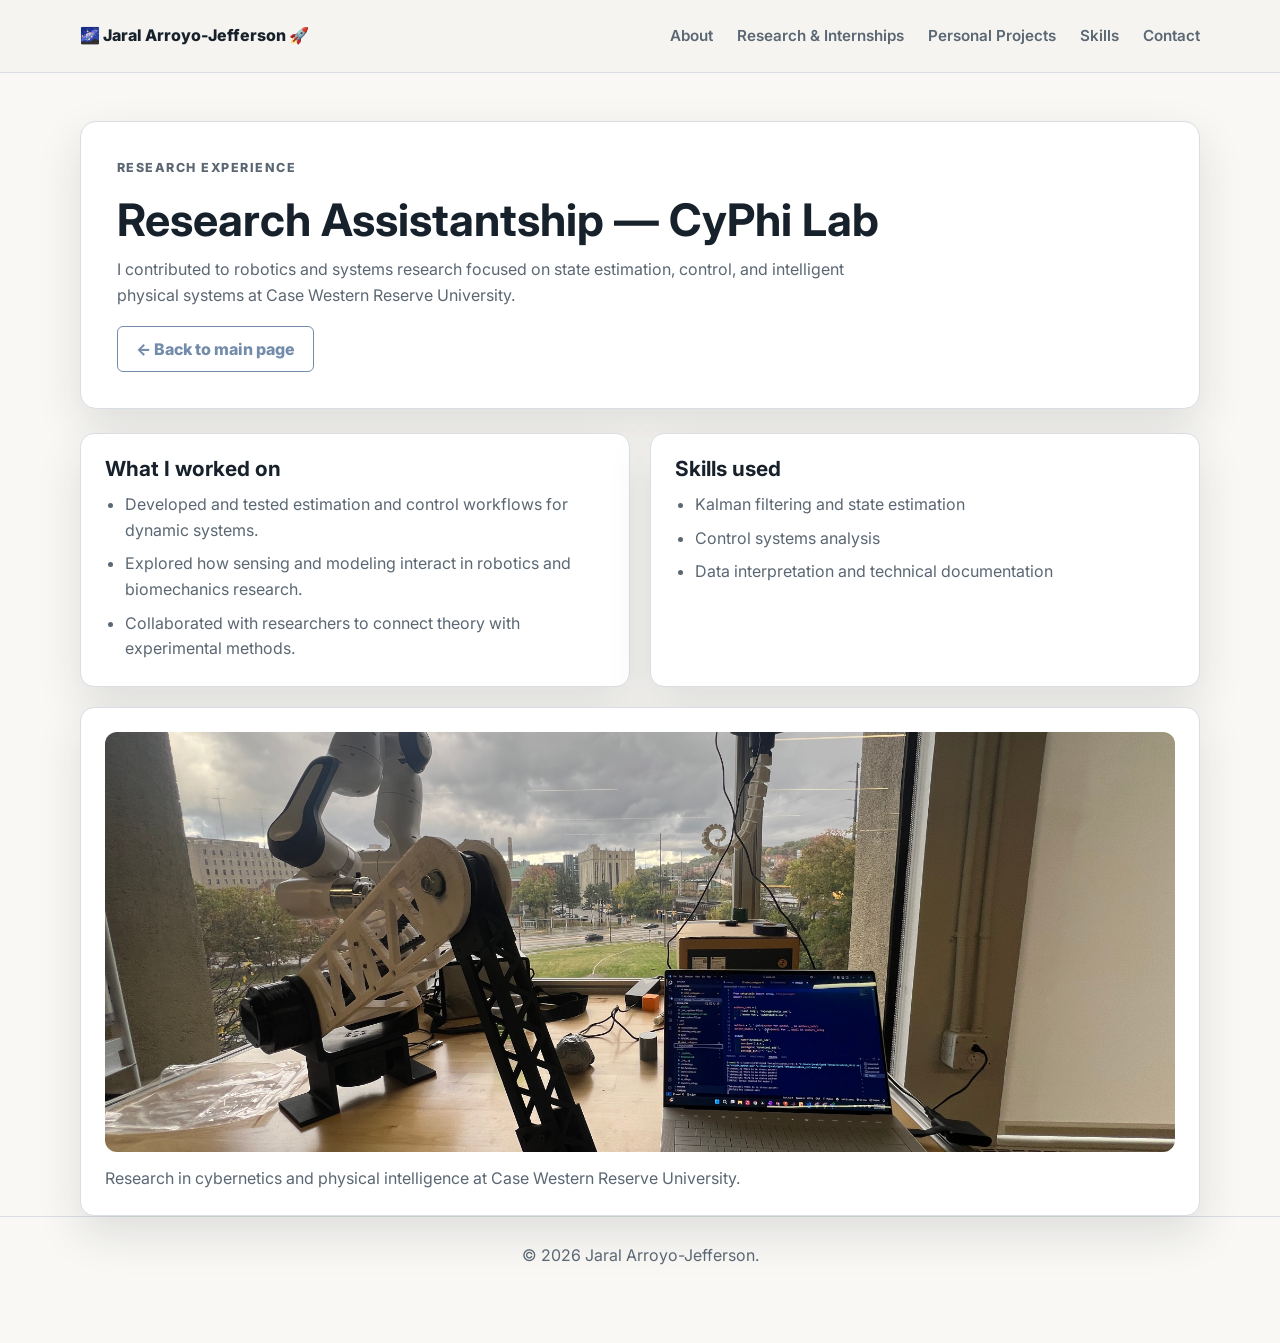
==== experience-cyphi.html @ 5666d581 "Adding new project pages, renaming main page from index to main_page" ====
<!doctype html>
<html lang="en">
  <head>
    <meta charset="UTF-8" />
    <meta name="viewport" content="width=device-width, initial-scale=1.0" />
    <title>CyPhi Lab Experience | Jaral Arroyo-Jefferson</title>
    <link rel="preconnect" href="https://fonts.googleapis.com" />
    <link rel="preconnect" href="https://fonts.gstatic.com" crossorigin />
    <link
      href="https://fonts.googleapis.com/css2?family=Inter:wght@400;500;600;700;800&display=swap"
      rel="stylesheet"
    />
    <link rel="stylesheet" href="styles.css" />
  </head>
  <body class="detail-page">
    <header class="site-header">
      <nav class="nav">
        <a class="logo" href="index.html#home">🌌 Jaral Arroyo-Jefferson 🚀</a>
        <div class="nav-links">
          <a href="index.html#about">About</a>
          <a href="index.html#projects">Research &amp; Internships</a>
          <a href="index.html#research">Personal Projects</a>
          <a href="index.html#skills">Skills</a>
          <a href="index.html#contact">Contact</a>
        </div>
      </nav>
    </header>

    <main>
      <section class="detail-hero">
        <p class="eyebrow">Research Experience</p>
        <h1>Research Assistantship — CyPhi Lab</h1>
        <p>
          I contributed to robotics and systems research focused on state
          estimation, control, and intelligent physical systems at Case Western
          Reserve University.
        </p>
        <a class="button secondary" href="index.html#projects"
          >← Back to main page</a
        >
      </section>

      <section class="detail-content">
        <div class="detail-grid">
          <article class="detail-card">
            <h2>What I worked on</h2>
            <ul class="detail-list">
              <li>
                Developed and tested estimation and control workflows for
                dynamic systems.
              </li>
              <li>
                Explored how sensing and modeling interact in robotics and
                biomechanics research.
              </li>
              <li>
                Collaborated with researchers to connect theory with
                experimental methods.
              </li>
            </ul>
          </article>
          <article class="detail-card">
            <h2>Skills used</h2>
            <ul class="detail-list">
              <li>Kalman filtering and state estimation</li>
              <li>Control systems analysis</li>
              <li>Data interpretation and technical documentation</li>
            </ul>
          </article>
        </div>
        <article class="detail-card detail-image-card">
          <img src="assets/chyphi.JPG" alt="CyPhi Lab research work" />
          <p>
            Research in cybernetics and physical intelligence at Case Western
            Reserve University.
          </p>
        </article>
      </section>
    </main>

    <footer class="footer">
      <p>&copy; <span id="year"></span> Jaral Arroyo-Jefferson.</p>
    </footer>

    <script src="script.js"></script>
  </body>
</html>
---- styles.css ----
:root {
  --bg: #f9f8f5;
  --surface: #ffffff;
  --surface-muted: #eef3f6;
  --text: #17212b;
  --muted: #5b6773;
  --accent: #748cab;
  --accent-strong: #293f5e;
  --line: #d8dee3;
  --shadow: 0 18px 45px rgba(23, 33, 43, 0.12);
}

* {
  box-sizing: border-box;
}

html {
  scroll-behavior: smooth;
}

body {
  margin: 0;
  background: var(--bg);
  color: var(--text);
  font-family: Inter, Arial, sans-serif;
  line-height: 1.6;
}

a {
  color: inherit;
  text-decoration: none;
}

.site-header {
  position: sticky;
  top: 0;
  z-index: 10;
  background: rgba(245, 243, 240, 0.92);
  border-bottom: 1px solid var(--line);
  backdrop-filter: blur(14px);
}

.nav {
  display: flex;
  align-items: center;
  justify-content: space-between;
  width: min(1120px, calc(100% - 32px));
  min-height: 72px;
  margin: 0 auto;
}

.logo {
  font-weight: 800;
  letter-spacing: 0;
}

.nav-links {
  display: flex;
  gap: 24px;
  color: var(--muted);
  font-size: 0.95rem;
  font-weight: 600;
}

.nav-links a:hover {
  color: var(--accent);
}

.detail-page {
  padding-bottom: 48px;
}

.detail-hero {
  width: min(1120px, calc(100% - 32px));
  margin: 48px auto 24px;
  padding: 36px;
  border: 1px solid var(--line);
  border-radius: 16px;
  background: var(--surface);
  box-shadow: var(--shadow);
}

.detail-hero h1 {
  margin: 0 0 12px;
  font-size: clamp(2rem, 4vw, 2.8rem);
  line-height: 1.1;
}

.detail-hero p {
  max-width: 760px;
  margin: 0 0 18px;
  color: var(--muted);
}

.detail-content {
  width: min(1120px, calc(100% - 32px));
  margin: 0 auto;
  display: grid;
  gap: 20px;
}

.detail-grid {
  display: grid;
  grid-template-columns: repeat(2, minmax(0, 1fr));
  gap: 20px;
}

.detail-card {
  padding: 24px;
  border: 1px solid var(--line);
  border-radius: 14px;
  background: var(--surface);
  box-shadow: var(--shadow);
}

.detail-card h2 {
  margin: 0 0 12px;
  font-size: 1.3rem;
}

.detail-list {
  margin: 0;
  padding-left: 20px;
  color: var(--muted);
}

.detail-list li + li {
  margin-top: 8px;
}

.detail-image-card img {
  display: block;
  width: 100%;
  max-height: 420px;
  margin-bottom: 14px;
  border-radius: 12px;
  object-fit: cover;
}

.detail-image-card p {
  margin: 0;
  color: var(--muted);
}

.nav-toggle {
  display: none;
  width: 42px;
  height: 42px;
  padding: 9px;
  border: 1px solid var(--line);
  border-radius: 6px;
  background: var(--surface);
}

.nav-toggle span {
  display: block;
  height: 2px;
  margin: 5px 0;
  background: var(--text);
}

.hero {
  display: grid;
  grid-template-columns: minmax(0, 1.6fr) minmax(280px, 0.7fr);
  gap: 36px;
  align-items: center;
  width: min(1120px, calc(100% - 32px));
  min-height: calc(100vh - 72px);
  margin: 0 auto;
  padding: 72px 0;
}

.hero-content {
  max-width: 780px;
}

.eyebrow {
  margin: 0 0 12px;
  color: var(--accent);
  font-size: 0.78rem;
  font-weight: 800;
  letter-spacing: 0.12em;
  text-transform: uppercase;
}

h1,
h2,
h3,
p {
  overflow-wrap: anywhere;
}

.hero-content h2 {
  max-width: 850px;
  margin: 0;
  font-size: clamp(2.2rem, 5.5vw, 4.8rem);
  line-height: 1.02;
  letter-spacing: 0;
}

h2 {
  max-width: 760px;
  margin: 0;
  font-size: clamp(2rem, 4vw, 3.25rem);
  line-height: 1.05;
  letter-spacing: 0;
}

h3 {
  margin: 0 0 10px;
  font-size: 1.1rem;
}

.hero-text {
  max-width: 680px;
  margin: 24px 0 0;
  color: var(--muted);
  font-size: 1.12rem;
}

.hero-actions {
  display: flex;
  flex-wrap: wrap;
  gap: 14px;
  margin-top: 32px;
}

.button {
  display: inline-flex;
  align-items: center;
  justify-content: center;
  min-height: 46px;
  padding: 0 18px;
  border: 1px solid var(--accent);
  border-radius: 6px;
  font-weight: 800;
}

.button.primary {
  background: var(--accent);
  color: white;
}

.button.primary:hover {
  background: var(--accent-strong);
}

.button.secondary {
  color: var(--accent);
}

.button.secondary:hover {
  background: rgba(11, 107, 117, 0.08);
}

.hero-panel {
  display: grid;
  gap: 14px;
}

.hero-panel > div:not(.hero-image-card) {
  padding: 24px;
  border: 1px solid var(--line);
  border-radius: 8px;
  background: var(--surface);
  box-shadow: var(--shadow);
}

.hero-image-card {
  display: grid;
  place-items: center;
  min-height: 220px;
  background: transparent;
  border: none;
  box-shadow: none;
  padding: 0;
}

.hero-image-card img {
  width: 100%;
  max-width: 340px;
  aspect-ratio: 1 / 1;
  min-height: 340px;
  border-radius: 50%;
  object-fit: cover;
  display: block;
  border: 6px solid white;
}

.metric {
  display: block;
  color: var(--accent);
  font-size: 2.4rem;
  font-weight: 800;
  line-height: 1;
}

.section {
  width: min(1120px, calc(100% - 32px));
  margin: 0 auto;
  padding: 88px 0;
}

.section.alt {
  width: 100%;
  padding-right: max(16px, calc((100% - 1120px) / 2));
  padding-left: max(16px, calc((100% - 1120px) / 2));
  background: var(--surface-muted);
}

.section-heading {
  margin-bottom: 32px;
}

.about-layout {
  display: grid;
  grid-template-columns: minmax(0, 1.1fr) minmax(300px, 0.9fr);
  gap: 28px;
  align-items: start;
}

.about-carousel {
  margin-top: -8px;
}

.about-copy {
  color: var(--muted);
  font-size: 1.03rem;
}

.about-copy p {
  margin: 0 0 18px;
}

.about-copy p:last-child {
  margin-bottom: 0;
}

.about-carousel {
  padding: 18px;
  border: 1px solid var(--line);
  border-radius: 14px;
  background: var(--surface);
  box-shadow: var(--shadow);
}

.carousel-track {
  position: relative;
  overflow: hidden;
  border-radius: 10px;
  padding: 0;
}

.carousel-slide {
  display: none;
}

.carousel-slide.is-active {
  display: block;
}

.carousel-slide img {
  display: block;
  width: 100%;
  height: min(380px, 50vw);
  max-height: 420px;
  object-fit: cover;
  border-radius: 10px;
}

.carousel-slide figcaption {
  margin-top: 10px;
  color: var(--muted);
  font-size: 0.95rem;
  font-weight: 600;
  text-align: center;
}

.carousel-controls {
  display: flex;
  align-items: center;
  justify-content: center;
  gap: 12px;
  margin-top: 14px;
}

.carousel-button {
  width: 38px;
  height: 38px;
  border: 1px solid var(--line);
  border-radius: 999px;
  background: var(--surface);
  color: var(--accent-strong);
  cursor: pointer;
  font-size: 1rem;
}

.carousel-button:hover {
  border-color: var(--accent);
  color: var(--accent);
}

.carousel-dots {
  display: flex;
  gap: 8px;
}

.carousel-dot {
  width: 10px;
  height: 10px;
  padding: 0;
  border: none;
  border-radius: 999px;
  background: #c2cbd2;
  cursor: pointer;
}

.carousel-dot.is-active {
  background: var(--accent);
}

.card-grid {
  display: grid;
  grid-template-columns: repeat(3, minmax(0, 1fr));
  gap: 20px;
}

.project-card {
  overflow: hidden;
  border: 1px solid var(--line);
  border-radius: 8px;
  background: var(--surface);
}

.project-image {
  display: grid;
  min-height: 190px;
  place-items: center;
  overflow: hidden;
  background:
    linear-gradient(135deg, rgba(11, 107, 117, 0.14), rgba(218, 96, 64, 0.16)),
    #dfe8ea;
  color: var(--accent-strong);
  font-weight: 800;
}

.project-image img {
  display: block;
  width: 100%;
  height: 100%;
  object-fit: cover;
}

.project-image-zoom {
  object-position: center 28%;
  transform: scale(1.08);
}

.card-content {
  padding: 22px;
}

.card-content p {
  margin: 0 0 18px;
  color: var(--muted);
}

.card-content a {
  display: inline-flex;
  margin-top: 18px;
  color: var(--accent);
  font-weight: 800;
}

.tags {
  display: flex;
  flex-wrap: wrap;
  gap: 8px;
}

.tags span {
  padding: 5px 9px;
  border: 1px solid var(--line);
  border-radius: 999px;
  background: #f9fbfb;
  color: var(--muted);
  font-size: 0.78rem;
  font-weight: 700;
}

.timeline {
  display: grid;
  gap: 20px;
}

.timeline-item {
  display: grid;
  grid-template-columns: 100px minmax(0, 1fr);
  gap: 24px;
  padding: 26px 0;
  border-top: 1px solid var(--line);
}

.timeline-date {
  margin: 0;
  color: var(--accent);
  font-weight: 800;
}

.timeline-item p:last-child {
  margin: 0;
  color: var(--muted);
}

.skills-grid {
  display: grid;
  grid-template-columns: repeat(3, minmax(0, 1fr));
  gap: 20px;
}

.skills-grid div {
  padding: 24px;
  border: 1px solid var(--line);
  border-radius: 8px;
  background: var(--surface);
}

.skills-grid p {
  margin: 0;
  color: var(--muted);
}

.contact {
  text-align: center;
}

.contact .section-heading {
  display: grid;
  justify-items: center;
}

.contact > p {
  max-width: 620px;
  margin: 0 auto 26px;
  color: var(--muted);
}

.contact-links {
  display: flex;
  flex-wrap: wrap;
  justify-content: center;
  gap: 12px;
}

.contact-links a {
  min-width: 110px;
  padding: 10px 14px;
  border: 1px solid var(--accent);
  border-radius: 6px;
  color: var(--accent);
  font-weight: 800;
}

.contact-links a:hover {
  background: rgba(11, 107, 117, 0.08);
}

.footer {
  padding: 26px 16px;
  border-top: 1px solid var(--line);
  color: var(--muted);
  text-align: center;
}

.footer p {
  margin: 0;
}

@media (max-width: 820px) {
  .nav-toggle {
    display: block;
  }

  .carousel-slide img {
    height: min(320px, 70vw);
  }

  .nav-links {
    position: absolute;
    top: 72px;
    right: 16px;
    left: 16px;
    display: none;
    flex-direction: column;
    gap: 0;
    padding: 8px;
    border: 1px solid var(--line);
    border-radius: 8px;
    background: var(--surface);
    box-shadow: var(--shadow);
  }

  .nav-links.open {
    display: flex;
  }

  .nav-links a {
    padding: 12px;
  }

  .hero {
    grid-template-columns: 1fr;
    min-height: auto;
    padding: 54px 0 72px;
  }

  .hero-panel {
    grid-template-columns: repeat(3, minmax(0, 1fr));
  }

  .about-layout,
  .card-grid,
  .skills-grid {
    grid-template-columns: 1fr;
  }
}

@media (max-width: 560px) {
  .hero-panel {
    grid-template-columns: 1fr;
  }

  .timeline-item {
    grid-template-columns: 1fr;
    gap: 8px;
  }

  .section,
  .section.alt {
    padding-top: 64px;
    padding-bottom: 64px;
  }
}
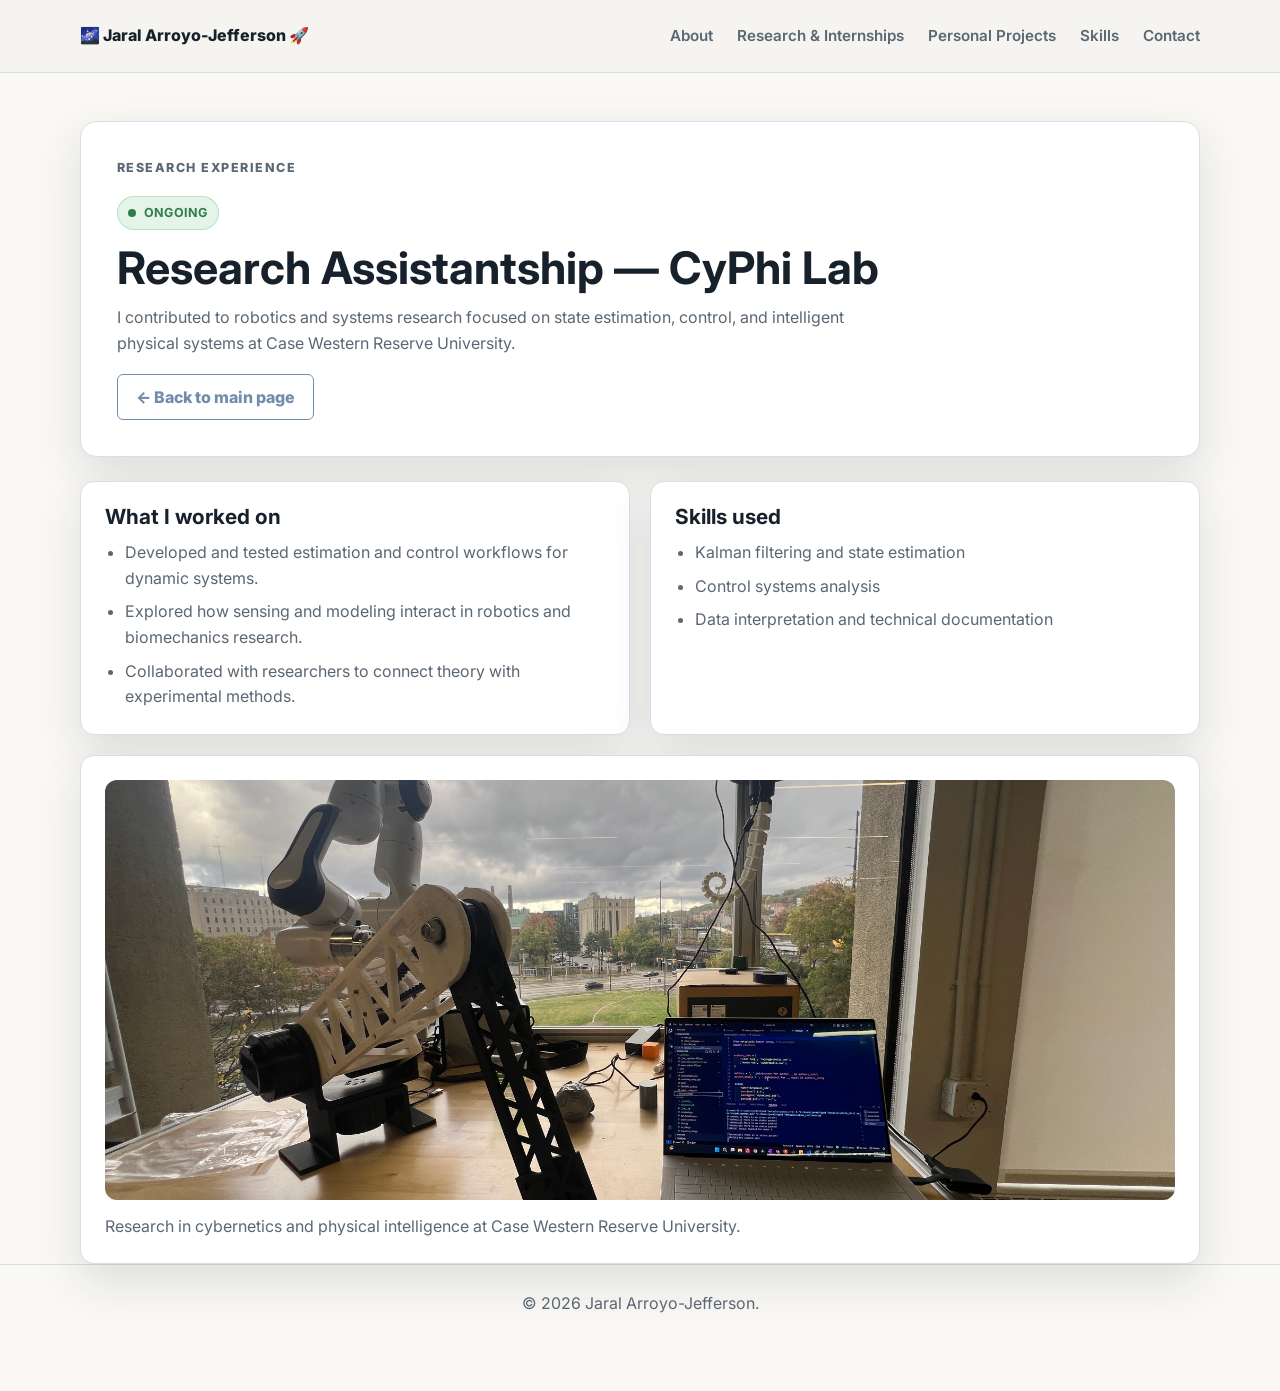
==== commit ab191d3d: "Added ongoing status pill" ====
--- a/experience-cyphi.html
+++ b/experience-cyphi.html
@@ -15,13 +15,15 @@
   <body class="detail-page">
     <header class="site-header">
       <nav class="nav">
-        <a class="logo" href="index.html#home">🌌 Jaral Arroyo-Jefferson 🚀</a>
+        <a class="logo" href="main_page.html#home"
+          >🌌 Jaral Arroyo-Jefferson 🚀</a
+        >
         <div class="nav-links">
-          <a href="index.html#about">About</a>
-          <a href="index.html#projects">Research &amp; Internships</a>
-          <a href="index.html#research">Personal Projects</a>
-          <a href="index.html#skills">Skills</a>
-          <a href="index.html#contact">Contact</a>
+          <a href="main_page.html#about">About</a>
+          <a href="main_page.html#projects">Research &amp; Internships</a>
+          <a href="main_page.html#research">Personal Projects</a>
+          <a href="main_page.html#skills">Skills</a>
+          <a href="main_page.html#contact">Contact</a>
         </div>
       </nav>
     </header>
@@ -29,13 +31,14 @@
     <main>
       <section class="detail-hero">
         <p class="eyebrow">Research Experience</p>
+        <span class="status-pill ongoing">Ongoing</span>
         <h1>Research Assistantship — CyPhi Lab</h1>
         <p>
           I contributed to robotics and systems research focused on state
           estimation, control, and intelligent physical systems at Case Western
           Reserve University.
         </p>
-        <a class="button secondary" href="index.html#projects"
+        <a class="button secondary" href="main_page.html#projects"
           >← Back to main page</a
         >
       </section>
--- a/styles.css
+++ b/styles.css
@@ -142,6 +142,31 @@
   color: var(--muted);
 }
 
+.video-section {
+  display: grid;
+  gap: 20px;
+}
+
+.video-card {
+  padding: 24px;
+  border: 1px solid var(--line);
+  border-radius: 14px;
+  background: var(--surface);
+  box-shadow: var(--shadow);
+}
+
+.video-card h2 {
+  margin: 0 0 12px;
+  font-size: 1.3rem;
+}
+
+.video-frame {
+  width: 100%;
+  aspect-ratio: 16 / 9;
+  border: 0;
+  border-radius: 12px;
+}
+
 .nav-toggle {
   display: none;
   width: 42px;
@@ -486,6 +511,42 @@
   color: var(--muted);
   font-size: 0.78rem;
   font-weight: 700;
+}
+
+.status-pill {
+  display: inline-flex;
+  align-items: center;
+  gap: 8px;
+  margin: 0 0 14px;
+  padding: 6px 10px;
+  border: 1px solid var(--line);
+  border-radius: 999px;
+  background: #f9fbfb;
+  color: var(--muted);
+  font-size: 0.78rem;
+  font-weight: 700;
+  letter-spacing: 0.02em;
+  text-transform: uppercase;
+}
+
+.status-pill::before {
+  content: "";
+  width: 8px;
+  height: 8px;
+  border-radius: 999px;
+  background: currentColor;
+}
+
+.status-pill.ongoing {
+  border-color: rgba(40, 167, 69, 0.24);
+  background: rgba(40, 167, 69, 0.12);
+  color: #2f7d4f;
+}
+
+.status-pill.past {
+  border-color: rgba(91, 103, 115, 0.24);
+  background: rgba(91, 103, 115, 0.1);
+  color: #5b6773;
 }
 
 .timeline {
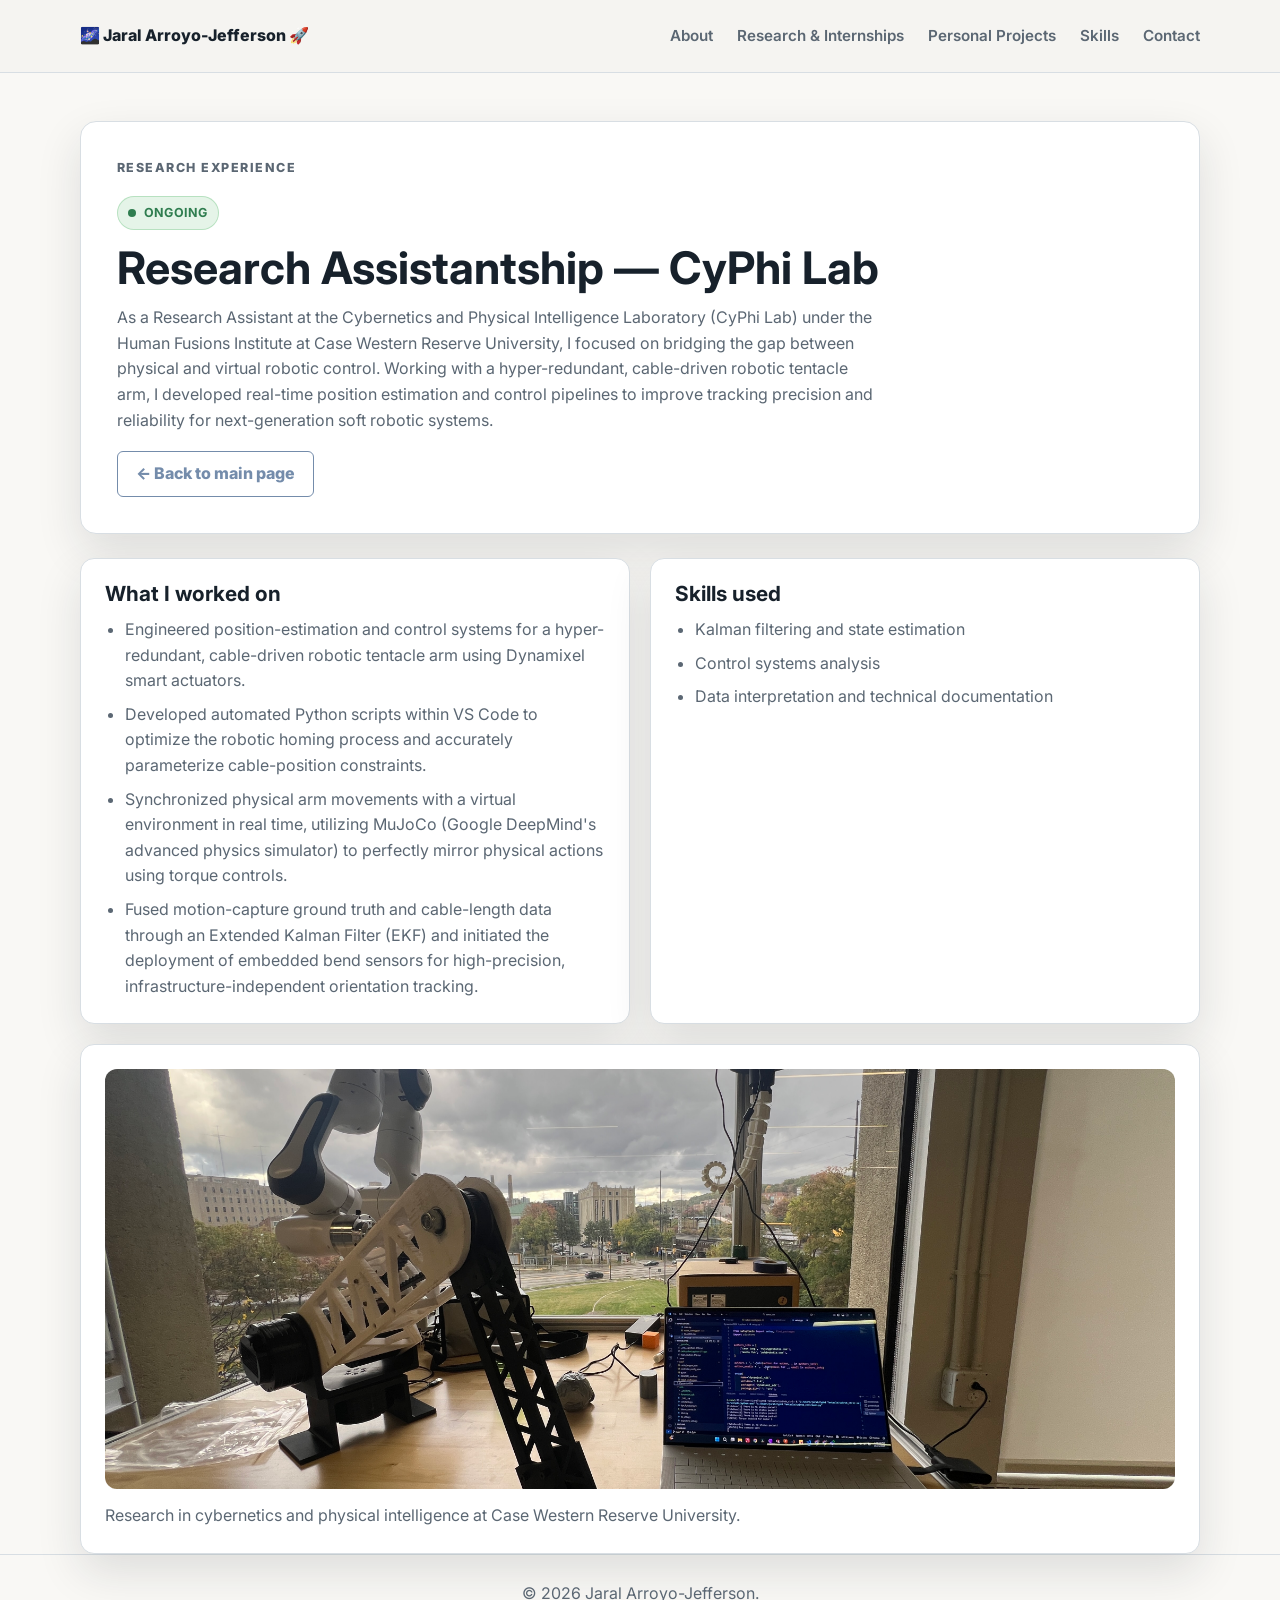
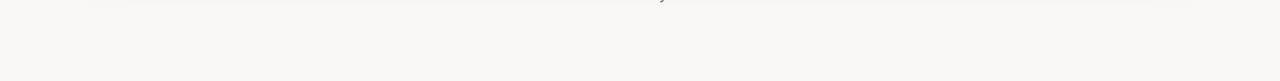
==== commit 5658c95b: "experience rewording" ====
--- a/experience-cyphi.html
+++ b/experience-cyphi.html
@@ -15,15 +15,13 @@
   <body class="detail-page">
     <header class="site-header">
       <nav class="nav">
-        <a class="logo" href="main_page.html#home"
-          >🌌 Jaral Arroyo-Jefferson 🚀</a
-        >
+        <a class="logo" href="index.html#home">🌌 Jaral Arroyo-Jefferson 🚀</a>
         <div class="nav-links">
-          <a href="main_page.html#about">About</a>
-          <a href="main_page.html#projects">Research &amp; Internships</a>
-          <a href="main_page.html#research">Personal Projects</a>
-          <a href="main_page.html#skills">Skills</a>
-          <a href="main_page.html#contact">Contact</a>
+          <a href="index.html#about">About</a>
+          <a href="index.html#projects">Research &amp; Internships</a>
+          <a href="index.html#research">Personal Projects</a>
+          <a href="index.html#skills">Skills</a>
+          <a href="index.html#contact">Contact</a>
         </div>
       </nav>
     </header>
@@ -34,11 +32,9 @@
         <span class="status-pill ongoing">Ongoing</span>
         <h1>Research Assistantship — CyPhi Lab</h1>
         <p>
-          I contributed to robotics and systems research focused on state
-          estimation, control, and intelligent physical systems at Case Western
-          Reserve University.
+          As a Research Assistant at the Cybernetics and Physical Intelligence Laboratory (CyPhi Lab) under the Human Fusions Institute at Case Western Reserve University, I focused on bridging the gap between physical and virtual robotic control. Working with a hyper-redundant, cable-driven robotic tentacle arm, I developed real-time position estimation and control pipelines to improve tracking precision and reliability for next-generation soft robotic systems.
         </p>
-        <a class="button secondary" href="main_page.html#projects"
+        <a class="button secondary" href="index.html#projects"
           >← Back to main page</a
         >
       </section>
@@ -49,16 +45,15 @@
             <h2>What I worked on</h2>
             <ul class="detail-list">
               <li>
-                Developed and tested estimation and control workflows for
-                dynamic systems.
+                Engineered position-estimation and control systems for a hyper-redundant, cable-driven robotic tentacle arm using Dynamixel smart actuators.
               </li>
               <li>
-                Explored how sensing and modeling interact in robotics and
-                biomechanics research.
+                Developed automated Python scripts within VS Code to optimize the robotic homing process and accurately parameterize cable-position constraints.
               </li>
               <li>
-                Collaborated with researchers to connect theory with
-                experimental methods.
+                Synchronized physical arm movements with a virtual environment in real time, utilizing MuJoCo (Google DeepMind's advanced physics simulator) to perfectly mirror physical actions using torque controls.
+              </li>
+              <li>Fused motion-capture ground truth and cable-length data through an Extended Kalman Filter (EKF) and initiated the deployment of embedded bend sensors for high-precision, infrastructure-independent orientation tracking.
               </li>
             </ul>
           </article>
--- a/styles.css
+++ b/styles.css
@@ -31,6 +31,12 @@
   text-decoration: none;
 }
 
+img {
+  display: block;
+  max-width: 100%;
+  height: auto;
+}
+
 .site-header {
   position: sticky;
   top: 0;
@@ -295,6 +301,9 @@
   display: grid;
   place-items: center;
   min-height: 220px;
+  max-width: 340px;
+  width: 100%;
+  justify-self: center;
   background: transparent;
   border: none;
   box-shadow: none;
@@ -305,10 +314,9 @@
   width: 100%;
   max-width: 340px;
   aspect-ratio: 1 / 1;
-  min-height: 340px;
+  height: auto;
   border-radius: 50%;
   object-fit: cover;
-  display: block;
   border: 6px solid white;
 }
 
@@ -461,7 +469,6 @@
   display: grid;
   min-height: 190px;
   place-items: center;
-  overflow: hidden;
   background:
     linear-gradient(135deg, rgba(11, 107, 117, 0.14), rgba(218, 96, 64, 0.16)),
     #dfe8ea;
@@ -472,8 +479,9 @@
 .project-image img {
   display: block;
   width: 100%;
-  height: 100%;
-  object-fit: cover;
+  max-width: 100%;
+  height: auto;
+  object-fit: contain;
 }
 
 .project-image-zoom {
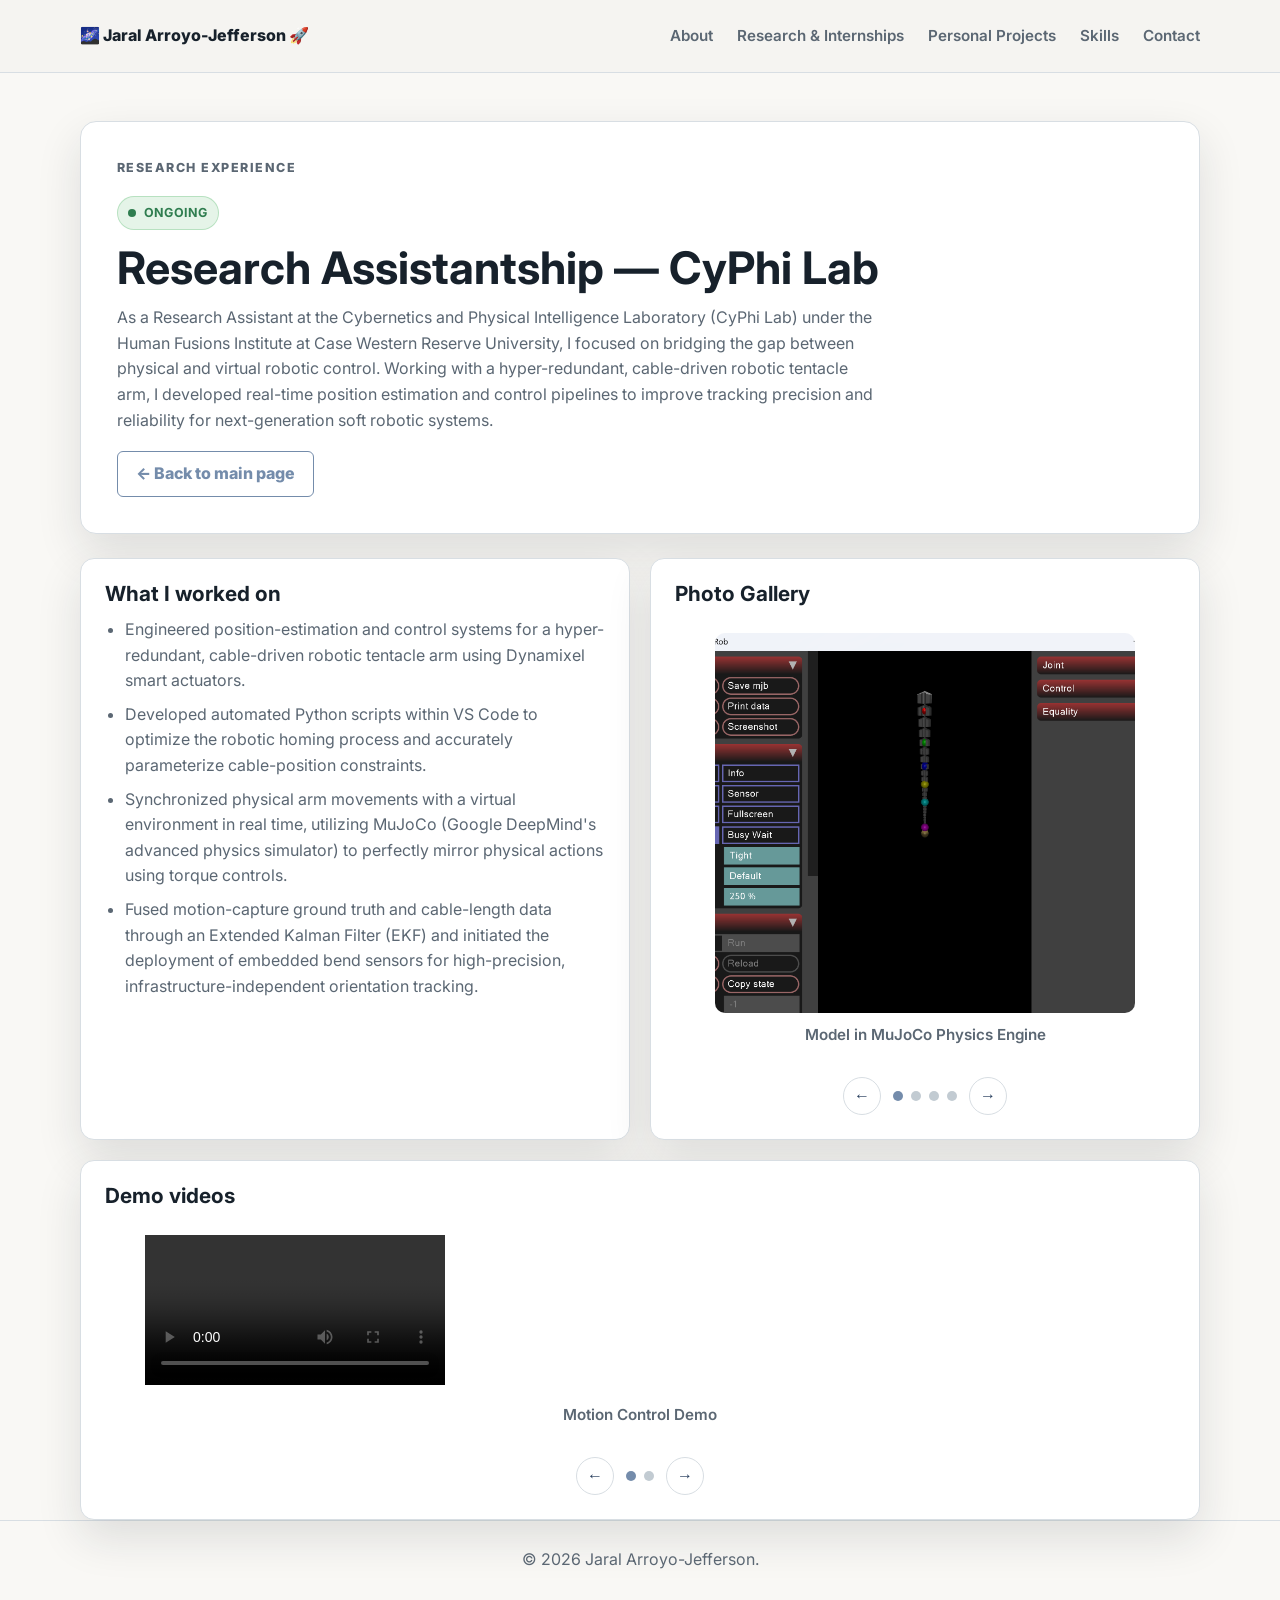
==== commit 2fd444d1: "rewrite + new images" ====
--- a/experience-cyphi.html
+++ b/experience-cyphi.html
@@ -32,7 +32,13 @@
         <span class="status-pill ongoing">Ongoing</span>
         <h1>Research Assistantship — CyPhi Lab</h1>
         <p>
-          As a Research Assistant at the Cybernetics and Physical Intelligence Laboratory (CyPhi Lab) under the Human Fusions Institute at Case Western Reserve University, I focused on bridging the gap between physical and virtual robotic control. Working with a hyper-redundant, cable-driven robotic tentacle arm, I developed real-time position estimation and control pipelines to improve tracking precision and reliability for next-generation soft robotic systems.
+          As a Research Assistant at the Cybernetics and Physical Intelligence
+          Laboratory (CyPhi Lab) under the Human Fusions Institute at Case
+          Western Reserve University, I focused on bridging the gap between
+          physical and virtual robotic control. Working with a hyper-redundant,
+          cable-driven robotic tentacle arm, I developed real-time position
+          estimation and control pipelines to improve tracking precision and
+          reliability for next-generation soft robotic systems.
         </p>
         <a class="button secondary" href="index.html#projects"
           >← Back to main page</a
@@ -45,33 +51,187 @@
             <h2>What I worked on</h2>
             <ul class="detail-list">
               <li>
-                Engineered position-estimation and control systems for a hyper-redundant, cable-driven robotic tentacle arm using Dynamixel smart actuators.
-              </li>
-              <li>
-                Developed automated Python scripts within VS Code to optimize the robotic homing process and accurately parameterize cable-position constraints.
-              </li>
-              <li>
-                Synchronized physical arm movements with a virtual environment in real time, utilizing MuJoCo (Google DeepMind's advanced physics simulator) to perfectly mirror physical actions using torque controls.
-              </li>
-              <li>Fused motion-capture ground truth and cable-length data through an Extended Kalman Filter (EKF) and initiated the deployment of embedded bend sensors for high-precision, infrastructure-independent orientation tracking.
+                Engineered position-estimation and control systems for a
+                hyper-redundant, cable-driven robotic tentacle arm using
+                Dynamixel smart actuators.
+              </li>
+              <li>
+                Developed automated Python scripts within VS Code to optimize
+                the robotic homing process and accurately parameterize
+                cable-position constraints.
+              </li>
+              <li>
+                Synchronized physical arm movements with a virtual environment
+                in real time, utilizing MuJoCo (Google DeepMind's advanced
+                physics simulator) to perfectly mirror physical actions using
+                torque controls.
+              </li>
+              <li>
+                Fused motion-capture ground truth and cable-length data through
+                an Extended Kalman Filter (EKF) and initiated the deployment of
+                embedded bend sensors for high-precision,
+                infrastructure-independent orientation tracking.
               </li>
             </ul>
           </article>
-          <article class="detail-card">
-            <h2>Skills used</h2>
-            <ul class="detail-list">
-              <li>Kalman filtering and state estimation</li>
-              <li>Control systems analysis</li>
-              <li>Data interpretation and technical documentation</li>
-            </ul>
+          <article
+            class="detail-card detail-carousel"
+            aria-label="Skills used carousel"
+          >
+            <h2>Photo Gallery</h2>
+            <div class="carousel-track">
+              <figure class="carousel-slide">
+                <img
+                  src="assets/IMG_6472.JPG"
+                  alt="Arm with Motion Capture Markers"
+                />
+                <figcaption>Arm with Motion Capture Markers</figcaption>
+              </figure>
+              <figure class="carousel-slide is-active">
+                <img
+                  src="assets/2026-06_13_125112.png"
+                  alt="Model in MuJoCo Physics Engine"
+                />
+                <figcaption>Model in MuJoCo Physics Engine</figcaption>
+              </figure>
+              <figure class="carousel-slide">
+                <img
+                  src="assets/Horizontal_Spirob_Home.JPG"
+                  alt="Full spiral"
+                />
+                <figcaption>Full Spiral</figcaption>
+              </figure>
+              <figure class="carousel-slide">
+                <img
+                  src="assets/Screenshot 2026-06-03 111713 (1).png"
+                  alt="Vicon Nexus"
+                />
+                <figcaption>Vicon Nexus Motion Capture Tracking</figcaption>
+              </figure>
+            </div>
+
+            <div class="carousel-controls">
+              <button
+                class="carousel-button"
+                type="button"
+                data-direction="prev"
+                aria-label="Show previous image"
+              >
+                ←
+              </button>
+
+              <div
+                class="carousel-dots"
+                aria-label="Skills carousel navigation"
+              >
+                <button
+                  class="carousel-dot is-active"
+                  type="button"
+                  data-slide="0"
+                  aria-label="Go to image 1"
+                ></button>
+                <button
+                  class="carousel-dot"
+                  type="button"
+                  data-slide="1"
+                  aria-label="Go to image 2"
+                ></button>
+                <button
+                  class="carousel-dot"
+                  type="button"
+                  data-slide="2"
+                  aria-label="Go to image 3"
+                ></button>
+                <button
+                  class="carousel-dot"
+                  type="button"
+                  data-slide="3"
+                  aria-label="Go to image 4"
+                ></button>
+              </div>
+
+              <button
+                class="carousel-button"
+                type="button"
+                data-direction="next"
+                aria-label="Show next image"
+              >
+                →
+              </button>
+            </div>
           </article>
         </div>
-        <article class="detail-card detail-image-card">
-          <img src="assets/chyphi.JPG" alt="CyPhi Lab research work" />
-          <p>
-            Research in cybernetics and physical intelligence at Case Western
-            Reserve University.
-          </p>
+
+        <article
+          class="detail-card detail-carousel"
+          data-autoplay="false"
+          aria-label="CyPhi lab demo videos"
+        >
+          <h2>Demo videos</h2>
+          <div class="carousel-track">
+            <figure class="carousel-slide is-active">
+              <video
+                class="carousel-video"
+                controls
+                playsinline
+                preload="metadata"
+              >
+                <source src="assets/spirob_demo.mp4" type="video/mp4" />
+                Your browser does not support the video tag.
+              </video>
+              <figcaption>Motion Control Demo</figcaption>
+            </figure>
+            <figure class="carousel-slide">
+              <video
+                class="carousel-video"
+                controls
+                playsinline
+                preload="metadata"
+              >
+                <source
+                  src="assets/All_15_points_sin_xml.mp4"
+                  type="video/mp4"
+                />
+                Your browser does not support the video tag.
+              </video>
+              <figcaption>Live IR Marker Tracking in MuJoCo</figcaption>
+            </figure>
+          </div>
+
+          <div class="carousel-controls">
+            <button
+              class="carousel-button"
+              type="button"
+              data-direction="prev"
+              aria-label="Show previous video"
+            >
+              ←
+            </button>
+
+            <div class="carousel-dots" aria-label="Video carousel navigation">
+              <button
+                class="carousel-dot is-active"
+                type="button"
+                data-slide="0"
+                aria-label="Go to video 1"
+              ></button>
+              <button
+                class="carousel-dot"
+                type="button"
+                data-slide="1"
+                aria-label="Go to video 2"
+              ></button>
+            </div>
+
+            <button
+              class="carousel-button"
+              type="button"
+              data-direction="next"
+              aria-label="Show next video"
+            >
+              →
+            </button>
+          </div>
         </article>
       </section>
     </main>
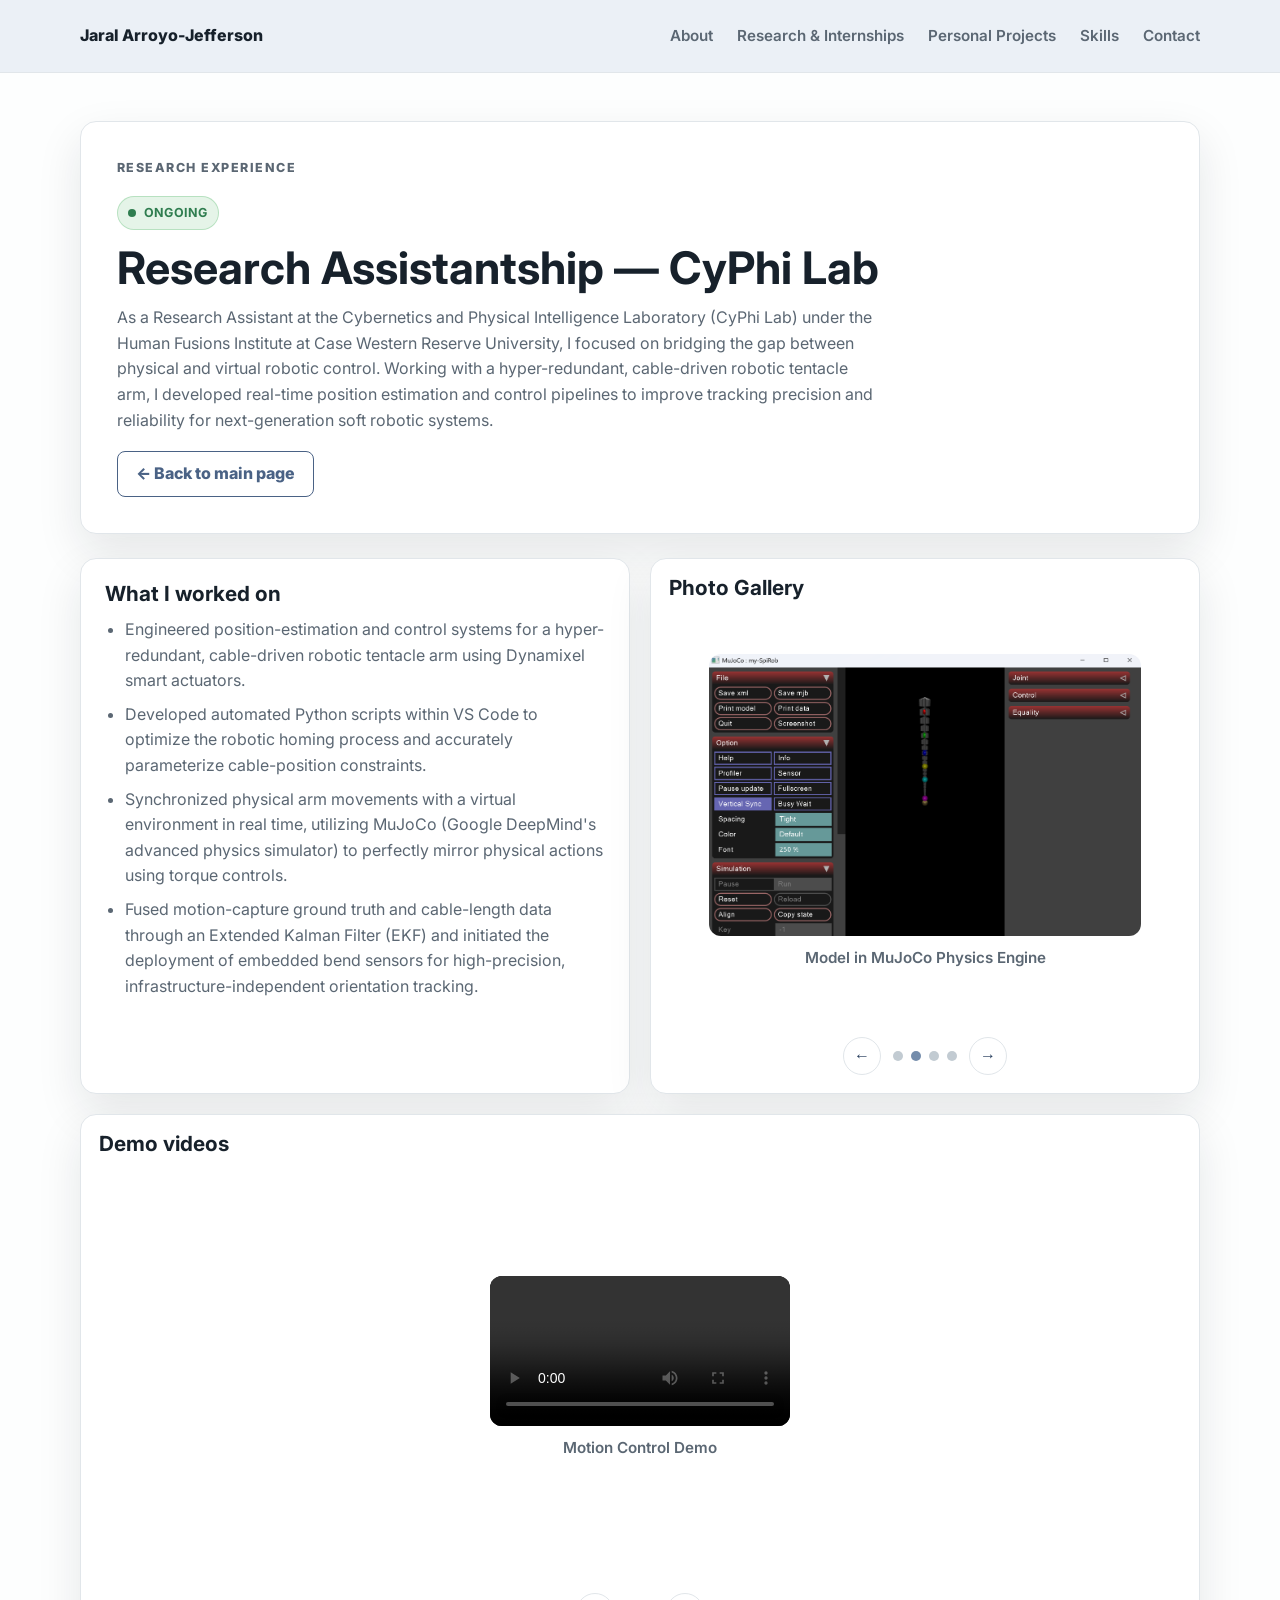
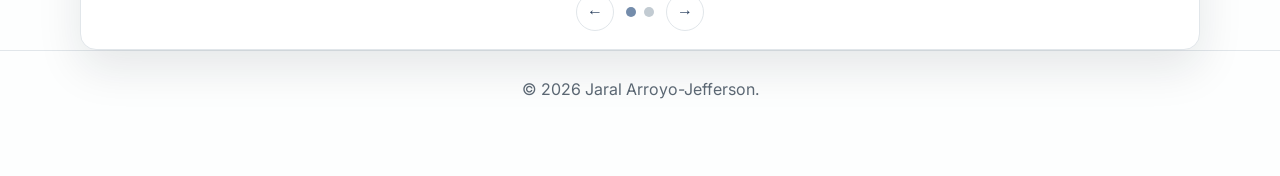
==== commit 234ce830: "visual improvements, color scheme, hover effect, intro layout, skills grid" ====
--- a/experience-cyphi.html
+++ b/experience-cyphi.html
@@ -15,7 +15,7 @@
   <body class="detail-page">
     <header class="site-header">
       <nav class="nav">
-        <a class="logo" href="index.html#home">🌌 Jaral Arroyo-Jefferson 🚀</a>
+        <a class="logo" href="index.html#home">Jaral Arroyo-Jefferson</a>
         <div class="nav-links">
           <a href="index.html#about">About</a>
           <a href="index.html#projects">Research &amp; Internships</a>
--- a/styles.css
+++ b/styles.css
@@ -1,13 +1,20 @@
 :root {
-  --bg: #f9f8f5;
+  --bg: #fdfefe;
   --surface: #ffffff;
-  --surface-muted: #eef3f6;
+  --surface-muted: #f2f5f8;
   --text: #17212b;
   --muted: #5b6773;
+  /* Decorative accent (borders, dots, fills). Too light for text on white. */
   --accent: #748cab;
+  /* Accent for text and filled buttons; meets WCAG AA on white and surface-muted. */
+  --accent-text: #4a6285;
   --accent-strong: #293f5e;
-  --line: #d8dee3;
-  --shadow: 0 18px 45px rgba(23, 33, 43, 0.12);
+  --line: #e1e6ea;
+  --shadow: 0 18px 45px rgba(23, 33, 43, 0.1);
+  --shadow-hover: 0 24px 55px rgba(23, 33, 43, 0.16);
+  --radius-sm: 8px;
+  --radius-md: 12px;
+  --radius-lg: 16px;
 }
 
 * {
@@ -41,7 +48,7 @@
   position: sticky;
   top: 0;
   z-index: 10;
-  background: rgba(245, 243, 240, 0.92);
+  background: rgba(232, 238, 245, 0.85);
   border-bottom: 1px solid var(--line);
   backdrop-filter: blur(14px);
 }
@@ -69,7 +76,7 @@
 }
 
 .nav-links a:hover {
-  color: var(--accent);
+  color: var(--accent-text);
 }
 
 .detail-page {
@@ -81,7 +88,7 @@
   margin: 48px auto 24px;
   padding: 36px;
   border: 1px solid var(--line);
-  border-radius: 16px;
+  border-radius: var(--radius-lg);
   background: var(--surface);
   box-shadow: var(--shadow);
 }
@@ -114,7 +121,7 @@
 .detail-card {
   padding: 24px;
   border: 1px solid var(--line);
-  border-radius: 14px;
+  border-radius: var(--radius-lg);
   background: var(--surface);
   box-shadow: var(--shadow);
 }
@@ -139,7 +146,7 @@
   width: 100%;
   max-height: 420px;
   margin-bottom: 14px;
-  border-radius: 12px;
+  border-radius: var(--radius-md);
   object-fit: cover;
 }
 
@@ -156,7 +163,7 @@
 .video-card {
   padding: 24px;
   border: 1px solid var(--line);
-  border-radius: 14px;
+  border-radius: var(--radius-lg);
   background: var(--surface);
   box-shadow: var(--shadow);
 }
@@ -170,7 +177,18 @@
   width: 100%;
   aspect-ratio: 16 / 9;
   border: 0;
-  border-radius: 12px;
+  border-radius: var(--radius-md);
+}
+
+.poster-frame {
+  display: block;
+  width: 100%;
+  aspect-ratio: 8.5 / 11;
+  max-height: 900px;
+  margin-bottom: 14px;
+  border: 1px solid var(--line);
+  border-radius: var(--radius-md);
+  background: #fff;
 }
 
 .nav-toggle {
@@ -179,7 +197,7 @@
   height: 42px;
   padding: 9px;
   border: 1px solid var(--line);
-  border-radius: 6px;
+  border-radius: var(--radius-sm);
   background: var(--surface);
 }
 
@@ -194,11 +212,10 @@
   display: grid;
   grid-template-columns: minmax(0, 1.6fr) minmax(280px, 0.7fr);
   gap: 36px;
-  align-items: center;
+  align-items: start;
   width: min(1120px, calc(100% - 32px));
-  min-height: calc(100vh - 72px);
   margin: 0 auto;
-  padding: 72px 0;
+  padding: 56px 0 72px;
 }
 
 .hero-content {
@@ -207,7 +224,7 @@
 
 .eyebrow {
   margin: 0 0 12px;
-  color: var(--accent);
+  color: var(--accent-text);
   font-size: 0.78rem;
   font-weight: 800;
   letter-spacing: 0.12em;
@@ -221,12 +238,12 @@
   overflow-wrap: anywhere;
 }
 
-.hero-content h2 {
-  max-width: 850px;
-  margin: 0;
-  font-size: clamp(2.2rem, 5.5vw, 4.8rem);
-  line-height: 1.02;
-  letter-spacing: 0;
+.hero-content h1 {
+  max-width: 760px;
+  margin: 0;
+  font-size: clamp(2.3rem, 4.4vw, 3.7rem);
+  line-height: 1.06;
+  letter-spacing: -0.02em;
 }
 
 h2 {
@@ -262,70 +279,88 @@
   justify-content: center;
   min-height: 46px;
   padding: 0 18px;
-  border: 1px solid var(--accent);
-  border-radius: 6px;
+  border: 1px solid var(--accent-text);
+  border-radius: var(--radius-sm);
   font-weight: 800;
 }
 
 .button.primary {
-  background: var(--accent);
+  background: var(--accent-text);
   color: white;
 }
 
 .button.primary:hover {
+  border-color: var(--accent-strong);
   background: var(--accent-strong);
 }
 
 .button.secondary {
-  color: var(--accent);
+  color: var(--accent-text);
 }
 
 .button.secondary:hover {
-  background: rgba(11, 107, 117, 0.08);
+  background: rgba(116, 140, 171, 0.12);
 }
 
 .hero-panel {
   display: grid;
-  gap: 14px;
-}
-
-.hero-panel > div:not(.hero-image-card) {
-  padding: 24px;
-  border: 1px solid var(--line);
-  border-radius: 8px;
-  background: var(--surface);
-  box-shadow: var(--shadow);
+  gap: 20px;
 }
 
 .hero-image-card {
   display: grid;
   place-items: center;
   min-height: 220px;
-  max-width: 340px;
+  max-width: 280px;
   width: 100%;
   justify-self: center;
-  background: transparent;
-  border: none;
-  box-shadow: none;
-  padding: 0;
 }
 
 .hero-image-card img {
   width: 100%;
-  max-width: 340px;
+  max-width: 280px;
   aspect-ratio: 1 / 1;
   height: auto;
   border-radius: 50%;
   object-fit: cover;
   border: 6px solid white;
-}
-
-.metric {
-  display: block;
-  color: var(--accent);
-  font-size: 2.4rem;
+  box-shadow: 0 22px 55px rgba(23, 33, 43, 0.22);
+}
+
+.hero-facts {
+  display: grid;
+  gap: 14px;
+  margin: 0;
+  padding: 20px 22px;
+  list-style: none;
+  border: 1px solid var(--line);
+  border-radius: var(--radius-lg);
+  background: var(--surface);
+  box-shadow: var(--shadow);
+}
+
+.hero-facts li {
+  display: grid;
+  gap: 2px;
+}
+
+.hero-facts li + li {
+  padding-top: 14px;
+  border-top: 1px solid var(--line);
+}
+
+.fact-label {
+  color: var(--accent-text);
+  font-size: 0.72rem;
   font-weight: 800;
-  line-height: 1;
+  letter-spacing: 0.12em;
+  text-transform: uppercase;
+}
+
+.fact-value {
+  font-size: 0.95rem;
+  font-weight: 600;
+  line-height: 1.4;
 }
 
 .section {
@@ -356,6 +391,10 @@
   margin-top: -8px;
 }
 
+.about-carousel-home {
+  margin-top: 0;
+}
+
 .about-copy {
   color: var(--muted);
   font-size: 1.03rem;
@@ -369,10 +408,11 @@
   margin-bottom: 0;
 }
 
-.about-carousel {
+.about-carousel,
+.detail-carousel {
   padding: 18px;
   border: 1px solid var(--line);
-  border-radius: 14px;
+  border-radius: var(--radius-lg);
   background: var(--surface);
   box-shadow: var(--shadow);
 }
@@ -380,28 +420,130 @@
 .carousel-track {
   position: relative;
   overflow: hidden;
-  border-radius: 10px;
+  border-radius: var(--radius-md);
   padding: 0;
+  background: #fff;
 }
 
 .carousel-slide {
   display: none;
+  height: min(380px, 50vw);
+  max-height: 420px;
+  border-radius: var(--radius-md);
+  overflow: hidden;
+  padding-bottom: 10px;
 }
 
 .carousel-slide.is-active {
-  display: block;
+  display: flex;
+  flex-direction: column;
+  align-items: center;
+  justify-content: center;
 }
 
 .carousel-slide img {
   display: block;
+  width: auto;
+  height: auto;
+  max-width: 100%;
+  max-height: 90%;
+  min-height: 0;
+  border-radius: var(--radius-md);
+}
+
+.carousel-slide video {
+  display: block;
+  width: auto;
+  height: auto;
+  max-width: 100%;
+  max-height: 90%;
+  min-height: 0;
+  border-radius: var(--radius-md);
+  background: #000;
+}
+
+.detail-carousel .carousel-slide video {
+  max-height: min(440px, 55vw);
+}
+
+.about-carousel img,
+.about-carousel video,
+.detail-carousel img,
+.detail-carousel video {
+  border-radius: var(--radius-md);
+}
+
+/* Photo frame that fills letterbox space with a blurred copy of the photo.
+   Built by script.js for carousels marked data-backdrop. */
+.carousel-media {
+  position: relative;
+  isolation: isolate;
+  flex: 1 1 auto;
   width: 100%;
-  height: min(380px, 50vw);
-  max-height: 420px;
-  object-fit: cover;
-  border-radius: 10px;
+  min-height: 0;
+  overflow: hidden;
+  border-radius: var(--radius-md);
+  background: #1b2633;
+}
+
+.carousel-media::before {
+  content: "";
+  position: absolute;
+  inset: -40px;
+  z-index: -1;
+  background: var(--slide-bg) center / cover no-repeat;
+  filter: blur(28px) brightness(0.8);
+}
+
+.carousel-media img {
+  width: 100%;
+  height: 100%;
+  max-width: none;
+  max-height: none;
+  border-radius: 0;
+  object-fit: contain;
+}
+
+.about-carousel-home .carousel-slide {
+  height: min(460px, 56vw);
+  max-height: 520px;
+  margin: 0;
+}
+
+.about-layout-home {
+  grid-template-columns: minmax(0, 1fr) minmax(340px, 1.08fr);
+  gap: 34px;
+}
+
+.detail-carousel h2 {
+  margin: 0 0 12px;
+  font-size: 1.3rem;
+}
+
+.skill-slide {
+  display: grid;
+  align-content: center;
+  gap: 12px;
+  min-height: min(440px, 55vw);
+  padding: 28px;
+  border: 1px solid var(--line);
+  border-radius: var(--radius-md);
+  background: linear-gradient(180deg, #f7fbfe 0%, #ecf2f7 100%);
+}
+
+.skill-slide h3 {
+  margin: 0;
+  font-size: 1.15rem;
+}
+
+.skill-slide p {
+  margin: 0;
+  color: var(--muted);
+  font-size: 1rem;
 }
 
 .carousel-slide figcaption {
+  flex-shrink: 0;
   margin-top: 10px;
   color: var(--muted);
   font-size: 0.95rem;
@@ -430,7 +572,16 @@
 
 .carousel-button:hover {
   border-color: var(--accent);
-  color: var(--accent);
+  color: var(--accent-text);
+}
+
+.carousel-counter {
+  min-width: 64px;
+  color: var(--muted);
+  font-size: 0.9rem;
+  font-weight: 700;
+  font-variant-numeric: tabular-nums;
+  text-align: center;
 }
 
 .carousel-dots {
@@ -459,28 +610,44 @@
 }
 
 .project-card {
+  position: relative;
+  display: flex;
+  flex-direction: column;
   overflow: hidden;
   border: 1px solid var(--line);
-  border-radius: 8px;
+  border-radius: var(--radius-lg);
   background: var(--surface);
+  transition:
+    transform 0.2s ease,
+    box-shadow 0.2s ease,
+    border-color 0.2s ease;
+}
+
+.project-card:hover {
+  border-color: #cfd8e2;
+  box-shadow: var(--shadow-hover);
+  transform: translateY(-4px);
+}
+
+.project-card:focus-within {
+  outline: 2px solid var(--accent-text);
+  outline-offset: 2px;
 }
 
 .project-image {
-  display: grid;
-  min-height: 190px;
-  place-items: center;
-  background:
-    linear-gradient(135deg, rgba(11, 107, 117, 0.14), rgba(218, 96, 64, 0.16)),
-    #dfe8ea;
-  color: var(--accent-strong);
-  font-weight: 800;
+  aspect-ratio: 16 / 10;
+  overflow: hidden;
+  background: var(--surface-muted);
 }
 
 .project-image img {
   display: block;
   width: 100%;
-  max-width: 100%;
-  height: auto;
+  height: 100%;
+  object-fit: cover;
+}
+
+.project-image-contain img {
   object-fit: contain;
 }
 
@@ -490,6 +657,10 @@
 }
 
 .card-content {
+  display: flex;
+  flex: 1;
+  flex-direction: column;
+  align-items: flex-start;
   padding: 22px;
 }
 
@@ -500,9 +671,21 @@
 
 .card-content a {
   display: inline-flex;
-  margin-top: 18px;
-  color: var(--accent);
+  margin-top: auto;
+  padding-top: 18px;
+  color: var(--accent-text);
   font-weight: 800;
+}
+
+.card-content a:focus-visible {
+  outline: none;
+}
+
+/* Stretch the card's link over the whole card so any click opens it. */
+.card-content a::after {
+  content: "";
+  position: absolute;
+  inset: 0;
 }
 
 .tags {
@@ -572,7 +755,7 @@
 
 .timeline-date {
   margin: 0;
-  color: var(--accent);
+  color: var(--accent-text);
   font-weight: 800;
 }
 
@@ -583,20 +766,19 @@
 
 .skills-grid {
   display: grid;
-  grid-template-columns: repeat(3, minmax(0, 1fr));
+  grid-template-columns: repeat(2, minmax(0, 1fr));
   gap: 20px;
 }
 
-.skills-grid div {
+.skills-grid > div {
   padding: 24px;
   border: 1px solid var(--line);
-  border-radius: 8px;
+  border-radius: var(--radius-lg);
   background: var(--surface);
 }
 
-.skills-grid p {
-  margin: 0;
-  color: var(--muted);
+.skills-grid h3 {
+  margin-bottom: 14px;
 }
 
 .contact {
@@ -624,14 +806,14 @@
 .contact-links a {
   min-width: 110px;
   padding: 10px 14px;
-  border: 1px solid var(--accent);
-  border-radius: 6px;
-  color: var(--accent);
+  border: 1px solid var(--accent-text);
+  border-radius: var(--radius-sm);
+  color: var(--accent-text);
   font-weight: 800;
 }
 
 .contact-links a:hover {
-  background: rgba(11, 107, 117, 0.08);
+  background: rgba(116, 140, 171, 0.12);
 }
 
 .footer {
@@ -645,13 +827,22 @@
   margin: 0;
 }
 
+@media (prefers-reduced-motion: reduce) {
+  .project-card,
+  .project-card:hover {
+    transition: none;
+    transform: none;
+  }
+}
+
 @media (max-width: 820px) {
   .nav-toggle {
     display: block;
   }
 
-  .carousel-slide img {
-    height: min(320px, 70vw);
+  .carousel-slide,
+  .about-carousel-home .carousel-slide {
+    height: min(380px, 85vw);
   }
 
   .nav-links {
@@ -664,7 +855,7 @@
     gap: 0;
     padding: 8px;
     border: 1px solid var(--line);
-    border-radius: 8px;
+    border-radius: var(--radius-md);
     background: var(--surface);
     box-shadow: var(--shadow);
   }
@@ -684,7 +875,8 @@
   }
 
   .hero-panel {
-    grid-template-columns: repeat(3, minmax(0, 1fr));
+    grid-template-columns: minmax(0, 0.8fr) minmax(0, 1fr);
+    align-items: center;
   }
 
   .about-layout,
